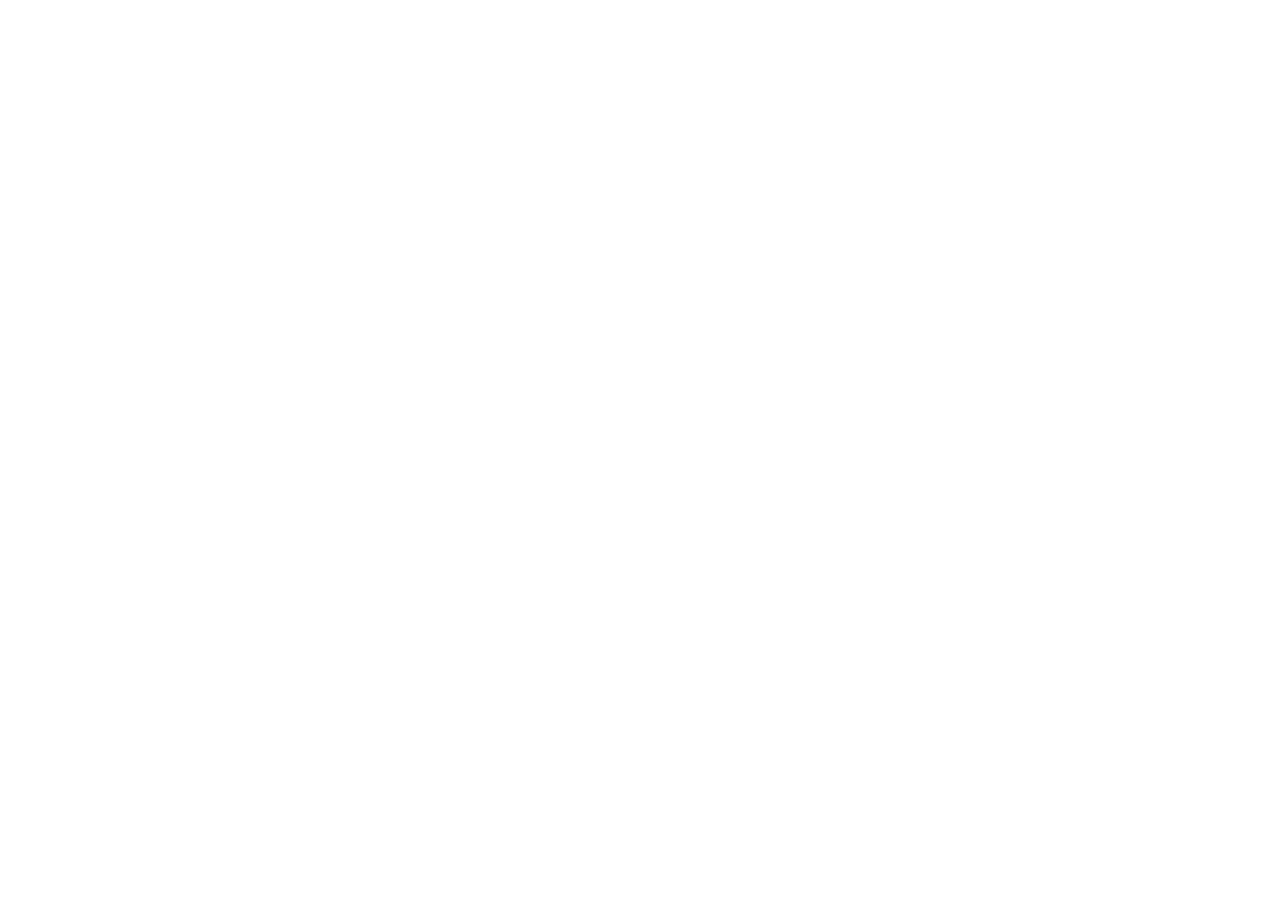
==== project_instagram_home_page/index.html @ 0489c7f4 "Projeto Instagram Home Page" ====
<!DOCTYPE html>
<html lang="en">
<head>
    <meta charset="UTF-8">
    <meta http-equiv="X-UA-Compatible" content="IE=edge">
    <meta name="viewport" content="width=device-width, initial-scale=1.0">
    <link rel="stylesheet" href="style.css">
    <title>Instagram</title>
</head>
<body>
    
</body>
</html>
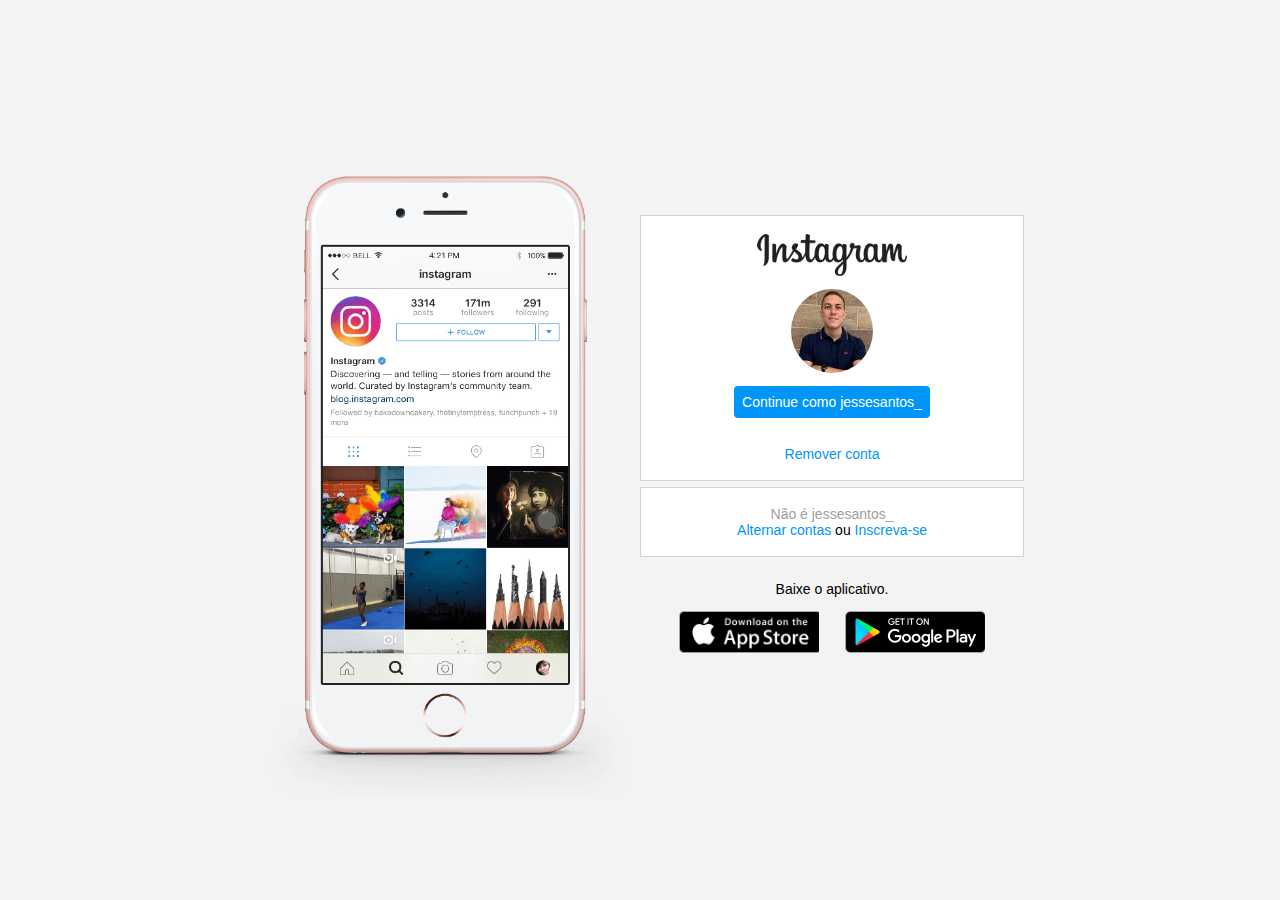
==== commit 282d5d80: "Finalizando projeto instagram" ====
--- a/project_instagram_home_page/index.html
+++ b/project_instagram_home_page/index.html
@@ -8,6 +8,37 @@
     <title>Instagram</title>
 </head>
 <body>
-    
+    <div class="instagram-wrapper">
+
+        <div class="instagram-phone">
+            <img src="./img/instagram-celular.png" alt="Celular">
+        </div>
+
+        <div class="instagram-continue">
+            <div class="group">
+                <img src="./img/instagram-logo.png" class="instagram-logo" alt="Logo do Instagram">
+                <div class="profile-photo">
+                    <img src="./img/perfil-instagram.jpeg" alt="Foto do perfil">
+                </div>
+                <a href="#" class="instagram-login">Continue como jessesantos_</a>
+                <a href="#" class="instagram-logout">Remover conta</a>
+            </div>
+            <div class="group">
+                <p class="not-account">Não é jessesantos_</p>
+                <p class="not-account-bt">
+                    <span class="link-blue">Alternar contas</span>
+                    ou
+                    <span class="link-blue">Inscreva-se</span>
+                </p>
+            </div>
+            <div class="get-the-app">
+                <p class="get-app">Baixe o aplicativo.</p>
+                <div class="download">
+                    <a href="#" class="app-download"></a>
+                    <a href="#" class="app-download"></a>
+                </div>
+            </div>
+        </div>
+    </div>
 </body>
 </html>--- a/project_instagram_home_page/style.css
+++ b/project_instagram_home_page/style.css
@@ -0,0 +1,158 @@
+*{
+    padding: 0;
+    margin: 0;
+    box-sizing: border-box;
+    text-decoration: none;
+    font-family: sans-serif;
+    font-size: 14px;
+}
+body{
+    width: 100%;
+    min-height: 100vh;
+    background-color: rgb(243, 243, 243);
+    margin: 0;
+    padding: 0;
+    display: flex;
+    justify-content: center;
+}
+
+.instagram-wrapper{
+    display: flex;
+    align-items: center;
+    justify-content: start;
+    width: 60%;
+    height: 100vh;
+}
+
+.instagram-phone{
+    display: flex;
+    align-items: center;
+    justify-content: center;
+    width: 50%;
+}
+
+.instagram-phone img{
+    height: 50rem;
+}
+
+.instagram-continue{
+    display: flex;
+    align-items: center; /** horizontal **/
+    justify-content: space-around; /** vertical **/
+    flex-direction: column;
+    width: 50%;
+    min-height: 34rem;
+}
+
+.group{
+    display: flex;
+    justify-content: space-between;
+    align-items: center;
+    flex-direction: column;
+    background-color: #ffffff;
+    width: 100%;
+    padding: 1.3rem 0;
+    border: 1px solid lightgray;
+}
+
+.group:nth-child(1){
+    min-height: 19rem;
+}
+.instagram-logo{
+    height: 3rem;
+}
+
+.profile-photo{
+    display: flex;
+    justify-content: center;
+    align-items: center;
+    border-radius: 50%;
+    overflow: hidden;
+}
+
+.profile-photo img{
+    height: 6rem;
+}
+
+.instagram-login{
+    background-color: #0095f6;
+    color: #ffffff;
+    padding: 8px;
+    border-radius: 4px;
+}
+
+.instagram-logout {
+    color: #0095f6;
+    margin-top: 1rem;
+}
+
+.not-account{
+    color: rgb(160, 160, 160);
+}
+
+.link-blue{
+    color: #0095f6;
+}
+
+.get-the-app{
+    display: flex;
+    flex-direction: column;
+    align-items: center;
+    justify-content: center;
+    width: 100%;
+    padding: 1.3rem 0;
+}
+
+.download{
+    display: flex;
+    width: 100%;
+    justify-content: space-evenly;
+    align-items: center;
+    padding: 1rem;
+}
+
+.app-download{
+    height: 3rem;
+    width: 10rem;
+    background-size: cover;
+}
+
+.app-download:nth-child(1){
+    background-image: url(./img/apple-button.png);
+}
+
+.app-download:nth-child(2){
+    background-image: url(./img/googleplay-button.png);
+}
+
+/* media queries */
+
+@media (max-width: 1024px){
+    .instagram-wrapper{
+        width: 90%;
+    }
+}
+
+@media (max-width: 650px) {
+    body{
+        background-color: black;
+    }
+
+    .instagram-wrapper{
+        width: 90%;
+    }
+
+    .instagram-phone{
+        display: none;
+    }
+
+    .instagram-continue{
+        width: 100%;
+    }
+    .group{
+        border: 1px solid transparent;
+    }
+    .get-app{
+        color: #ffffff;
+    }
+}